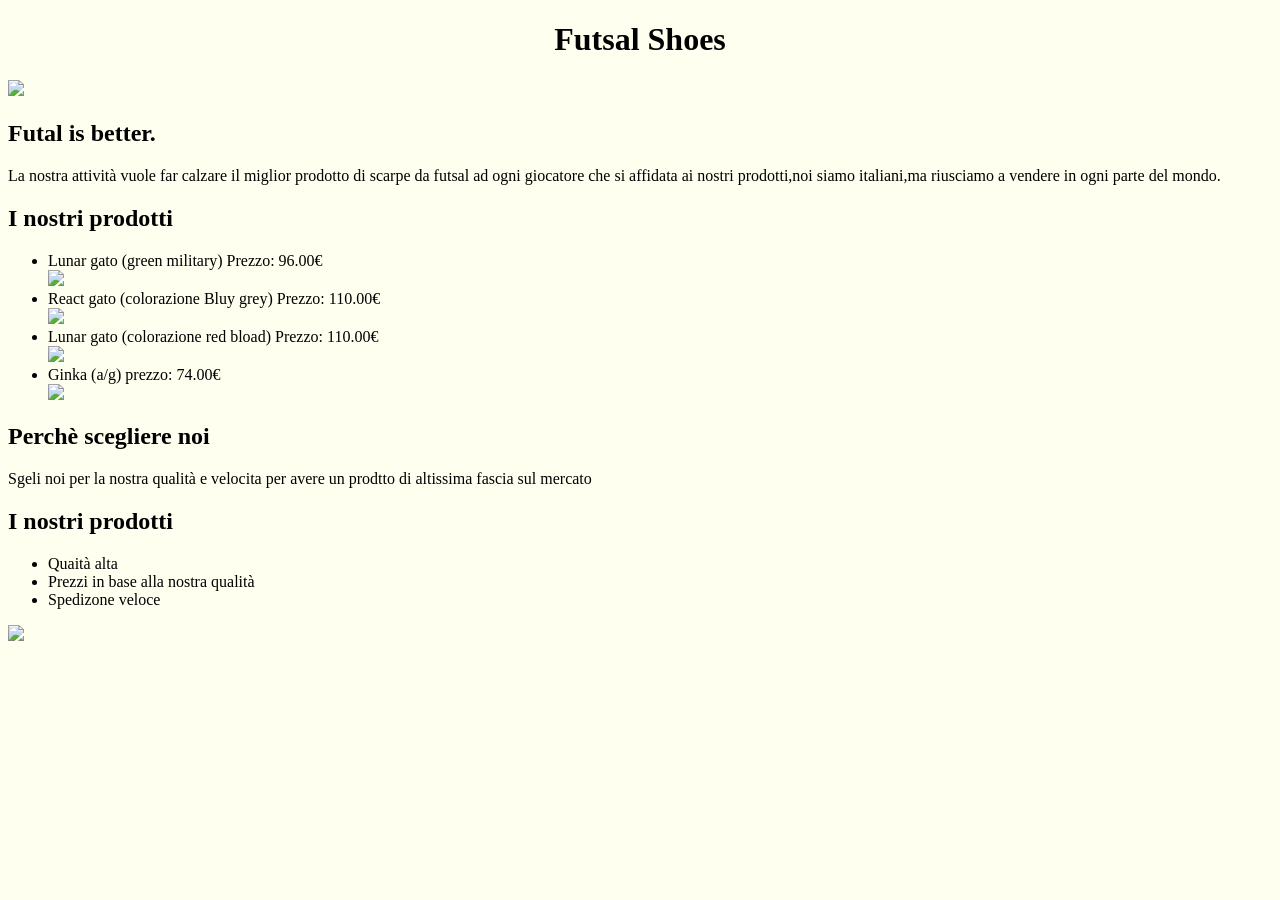
==== index.html @ 8a4a2853 "Add initial HTML structure for Futsal Shoes page" ====
<!DOCTYPE html>
<html>
<head>
<title>Page Title</title>
<style>
h1 {text-align: center;}
img {img-align: center;}

</style>
</head>
<body style="background-color:Ivory";>

<h1>Futsal Shoes</h1>
<img src="https://editorial.uefa.com/resources/02a1-1fb24e8f7ced-d2fb920b0c7c-1000/format/wide1/slovenia_v_spain_-_uefa_under-19_futsal_euro_2025_group_b.jpeg?imwidth=2048"	width="200">
<h2>Futal is better.</h2>


<p> La nostra attività vuole far calzare il miglior prodotto di scarpe da futsal ad ogni giocatore che si affidata ai nostri prodotti,noi siamo italiani,ma riusciamo a vendere in ogni parte del mondo.<p/>
<h2>I nostri prodotti</h2><ul>
  <li>Lunar gato (green military) Prezzo: 96.00€</li>
  <img src="https://encrypted-tbn0.gstatic.com/images?q=tbn:ANd9GcRx7ZC2GGsM_9HcC8ewkF6JNGuTF_m-DNXhpQz-Y5wtqk1aZHcbeShNliUk&s=10"	width="150">
  <li>React gato (colorazione Bluy grey) Prezzo: 110.00€</li>
  <img src="https://www.futbolemotion.it/imagesarticulos/232409/750/zapatilla-nike-react-gato-dusty-cactus-barely-volt-0.webp"	width="150">
  <li>Lunar gato (colorazione red bload) Prezzo: 110.00€</li>
  <img src="https://www.nike.sa/dw/image/v2/BDVB_PRD/on/demandware.static/-/Sites-akeneo-master-catalog/default/dwf1a37eb3/nk/ef5/d/7/d/d/9/ef5d7dd9_a911_43b5_ba28_6d312b53bd6f.jpg?sw=700&sh=700&sm=fit&q=100&strip=false"	width="150">
  <li>Ginka  (a/g) prezzo: 74.00€</li> <img src="https://sneakersfutsal.com/cdn/shop/files/IMG-8851_99c94e56-70cb-476a-b4ee-916feb89828d.jpg?v=1783010902&width=1100"	width="150">
</ul>
 
 <h2>Perchè scegliere noi</h2>
 <p>Sgeli noi per la nostra qualità e velocita per avere un prodtto di altissima fascia sul mercato</p>
 <h2>I nostri prodotti</h2><ul>
  <li>Quaità alta</li>
  <li>Prezzi in base alla nostra qualità</li>
  <li>Spedizone veloce</li>
</ul>
 
<img src="https://www.futbolemotion.it/imagescontenidos/lanzamientos/nike-futsal/banner-202305.jpg"
 	width="250">



</body>
</html>
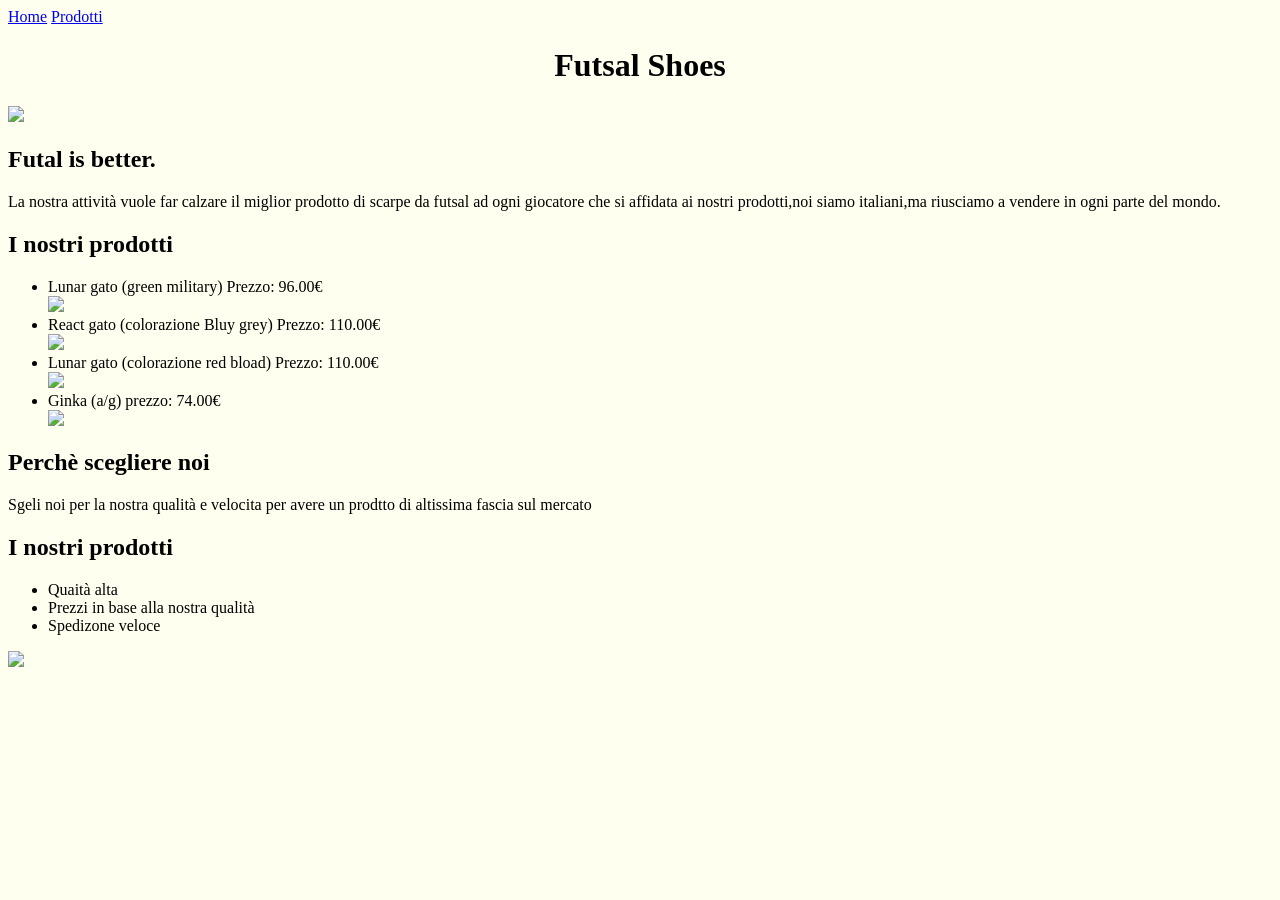
==== commit e81250ae: "Add navigation links to index.html Added navigation links to Home and Prodotti." ====
--- a/index.html
+++ b/index.html
@@ -9,6 +9,10 @@
 </style>
 </head>
 <body style="background-color:Ivory";>
+<nav>
+    <a href="index.html">Home</a>
+    <a href="prodotti.html">Prodotti</a>
+</nav>
 
 <h1>Futsal Shoes</h1>
 <img src="https://editorial.uefa.com/resources/02a1-1fb24e8f7ced-d2fb920b0c7c-1000/format/wide1/slovenia_v_spain_-_uefa_under-19_futsal_euro_2025_group_b.jpeg?imwidth=2048"	width="200">
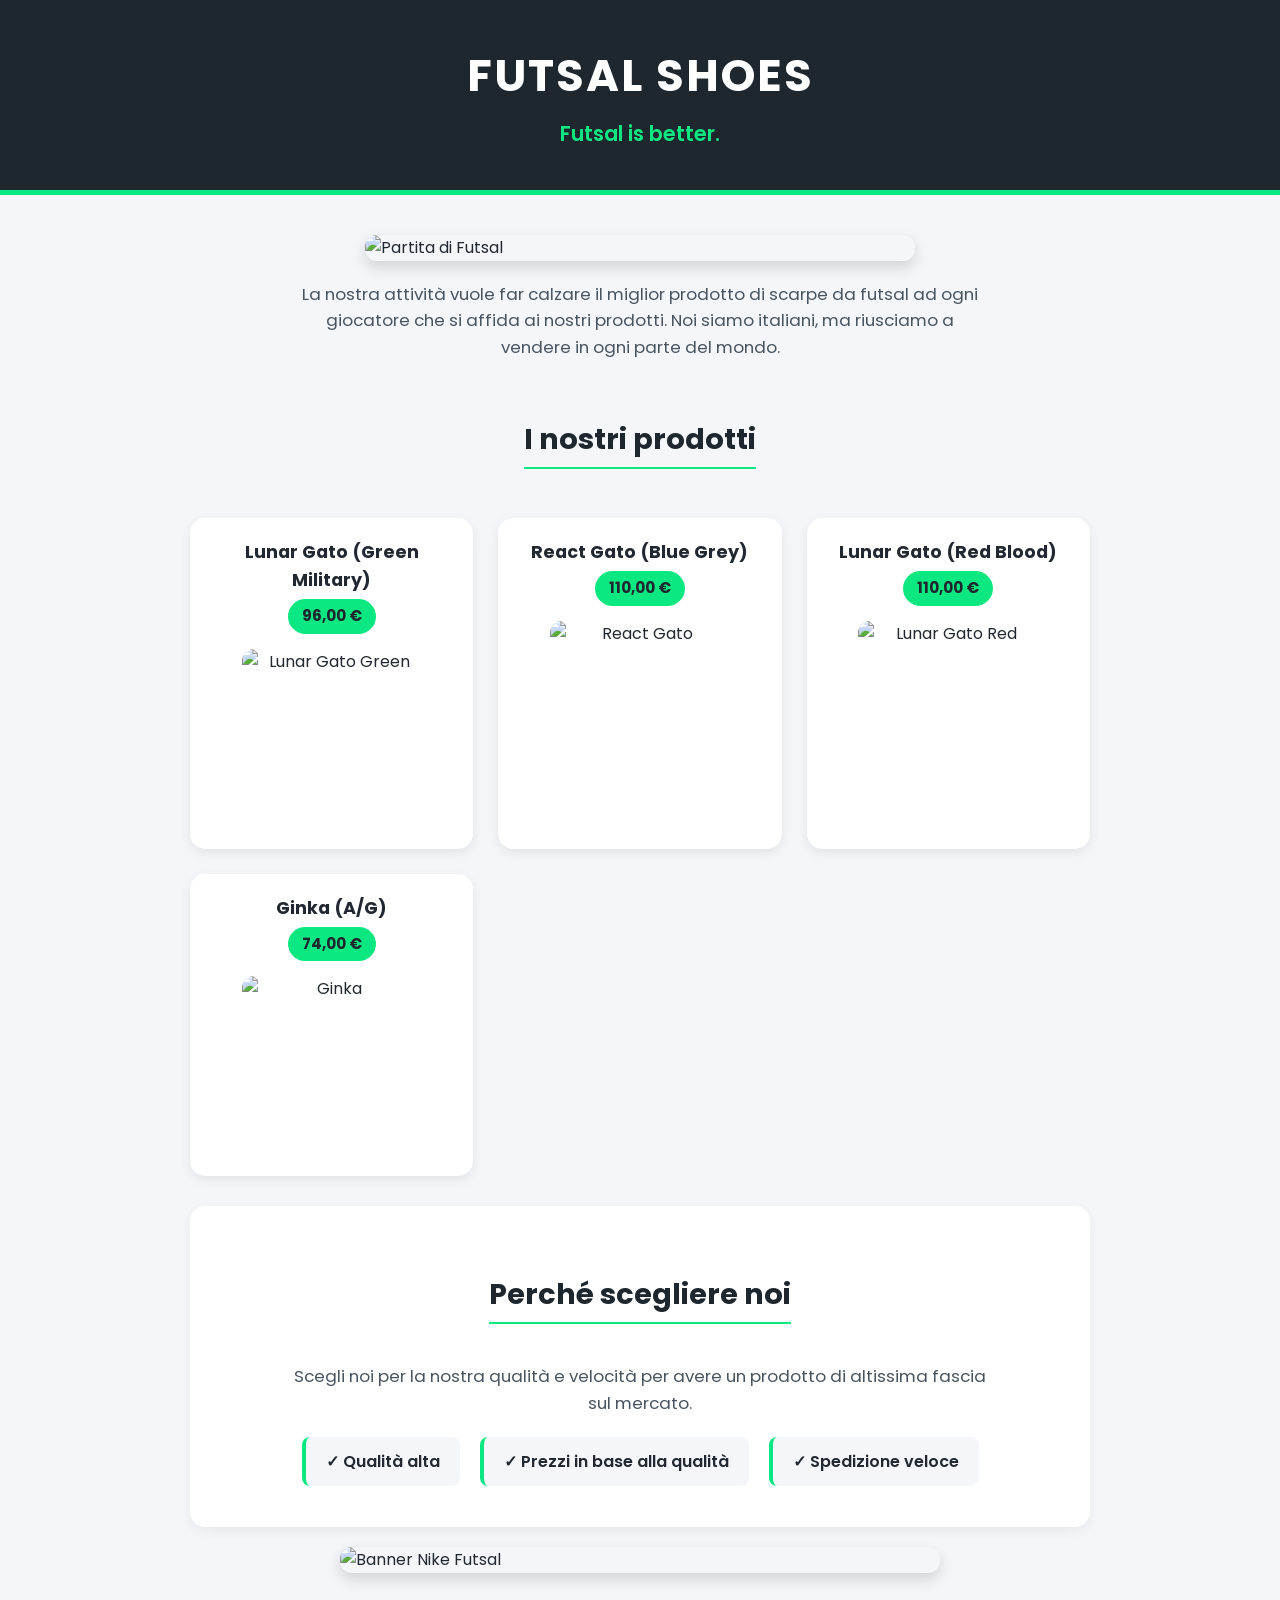
==== commit 7893f93e: "Update index.html" ====
--- a/index.html
+++ b/index.html
@@ -1,48 +1,226 @@
 <!DOCTYPE html>
-<html>
+<html lang="it">
 <head>
-<title>Page Title</title>
+<meta charset="UTF-8">
+<meta name="viewport" content="width=device-width, initial-scale=1.0">
+<title>Futsal Shoes - Store</title>
+
+<!-- Importazione del font moderno "Poppins" da Google Fonts -->
+<link rel="preconnect" href="https://fonts.googleapis.com">
+<link rel="preconnect" href="https://fonts.gstatic.com" crossorigin>
+<link href="https://fonts.googleapis.com/css2?family=Poppins:wght@300;400;600;700&display=swap" rel="stylesheet">
+
 <style>
-h1 {text-align: center;}
-img {img-align: center;}
-
+  /* Impostazioni generali e font */
+  body {
+    font-family: 'Poppins', sans-serif;
+    background-color: #f4f6f9;
+    color: #222831;
+    margin: 0;
+    padding: 0;
+    line-height: 1.6;
+  }
+
+  /* Contenitore principale per tenere tutto ordinato al centro */
+  .container {
+    max-width: 900px;
+    margin: 0 auto;
+    padding: 20px;
+  }
+
+  /* Intestazione (Header) */
+  header {
+    background-color: #1e272e;
+    color: #ffffff;
+    text-align: center;
+    padding: 40px 20px;
+    border-bottom: 5px solid #0be881;
+  }
+
+  h1 {
+    margin: 0;
+    font-size: 2.8em;
+    text-transform: uppercase;
+    letter-spacing: 2px;
+  }
+
+  .sottotitolo {
+    color: #0be881;
+    font-weight: 600;
+    font-size: 1.3em;
+    margin-top: 5px;
+  }
+
+  /* Regola corretta per centrare TUTTE le immagini */
+  img {
+    display: block;
+    margin: 20px auto;
+    border-radius: 12px;
+    box-shadow: 0 6px 15px rgba(0, 0, 0, 0.15);
+    max-width: 100%;
+    height: auto;
+  }
+
+  h2 {
+    text-align: center;
+    color: #1e272e;
+    font-size: 1.8em;
+    margin-top: 40px;
+    border-bottom: 2px solid #0be881;
+    display: inline-block;
+    padding-bottom: 5px;
+  }
+
+  .titolo-sezione {
+    text-align: center;
+  }
+
+  .descrizione {
+    text-align: center;
+    max-width: 700px;
+    margin: 15px auto;
+    font-size: 1.05em;
+    color: #485460;
+  }
+
+  /* Griglia per i prodotti */
+  .prodotti-grid {
+    display: grid;
+    grid-template-columns: repeat(auto-fit, minmax(250px, 1fr));
+    gap: 25px;
+    list-style-type: none;
+    padding: 0;
+    margin-top: 25px;
+  }
+
+  /* Stile delle singole schede prodotto */
+  .prodotto-card {
+    background-color: #ffffff;
+    border-radius: 15px;
+    padding: 20px;
+    text-align: center;
+    box-shadow: 0 4px 12px rgba(0, 0, 0, 0.08);
+    transition: transform 0.3s ease, box-shadow 0.3s ease;
+  }
+
+  .prodotto-card:hover {
+    transform: translateY(-6px);
+    box-shadow: 0 10px 20px rgba(0, 0, 0, 0.15);
+  }
+
+  .prodotto-card img {
+    width: 180px;
+    height: 180px;
+    object-fit: cover;
+    margin: 15px auto 0 auto;
+    box-shadow: none;
+  }
+
+  .nome-scarpa {
+    font-weight: 700;
+    font-size: 1.1em;
+    display: block;
+    margin-bottom: 5px;
+  }
+
+  .prezzo {
+    display: inline-block;
+    background-color: #0be881;
+    color: #1e272e;
+    font-weight: 700;
+    padding: 5px 14px;
+    border-radius: 20px;
+    font-size: 0.95em;
+  }
+
+  /* Sezione vantaggi */
+  .vantaggi-box {
+    background-color: #ffffff;
+    padding: 25px;
+    border-radius: 15px;
+    box-shadow: 0 4px 12px rgba(0, 0, 0, 0.06);
+    margin-top: 30px;
+    text-align: center;
+  }
+
+  .vantaggi-list {
+    list-style: none;
+    padding: 0;
+    display: flex;
+    justify-content: center;
+    gap: 20px;
+    flex-wrap: wrap;
+    margin-top: 20px;
+  }
+
+  .vantaggi-list li {
+    background-color: #f4f6f9;
+    padding: 12px 20px;
+    border-radius: 8px;
+    font-weight: 600;
+    border-left: 4px solid #0be881;
+  }
 </style>
 </head>
-<body style="background-color:Ivory";>
-<nav>
-    <a href="index.html">Home</a>
-    <a href="prodotti.html">Prodotti</a>
-</nav>
-
-<h1>Futsal Shoes</h1>
-<img src="https://editorial.uefa.com/resources/02a1-1fb24e8f7ced-d2fb920b0c7c-1000/format/wide1/slovenia_v_spain_-_uefa_under-19_futsal_euro_2025_group_b.jpeg?imwidth=2048"	width="200">
-<h2>Futal is better.</h2>
-
-
-<p> La nostra attività vuole far calzare il miglior prodotto di scarpe da futsal ad ogni giocatore che si affidata ai nostri prodotti,noi siamo italiani,ma riusciamo a vendere in ogni parte del mondo.<p/>
-<h2>I nostri prodotti</h2><ul>
-  <li>Lunar gato (green military) Prezzo: 96.00€</li>
-  <img src="https://encrypted-tbn0.gstatic.com/images?q=tbn:ANd9GcRx7ZC2GGsM_9HcC8ewkF6JNGuTF_m-DNXhpQz-Y5wtqk1aZHcbeShNliUk&s=10"	width="150">
-  <li>React gato (colorazione Bluy grey) Prezzo: 110.00€</li>
-  <img src="https://www.futbolemotion.it/imagesarticulos/232409/750/zapatilla-nike-react-gato-dusty-cactus-barely-volt-0.webp"	width="150">
-  <li>Lunar gato (colorazione red bload) Prezzo: 110.00€</li>
-  <img src="https://www.nike.sa/dw/image/v2/BDVB_PRD/on/demandware.static/-/Sites-akeneo-master-catalog/default/dwf1a37eb3/nk/ef5/d/7/d/d/9/ef5d7dd9_a911_43b5_ba28_6d312b53bd6f.jpg?sw=700&sh=700&sm=fit&q=100&strip=false"	width="150">
-  <li>Ginka  (a/g) prezzo: 74.00€</li> <img src="https://sneakersfutsal.com/cdn/shop/files/IMG-8851_99c94e56-70cb-476a-b4ee-916feb89828d.jpg?v=1783010902&width=1100"	width="150">
-</ul>
- 
- <h2>Perchè scegliere noi</h2>
- <p>Sgeli noi per la nostra qualità e velocita per avere un prodtto di altissima fascia sul mercato</p>
- <h2>I nostri prodotti</h2><ul>
-  <li>Quaità alta</li>
-  <li>Prezzi in base alla nostra qualità</li>
-  <li>Spedizone veloce</li>
-</ul>
- 
-<img src="https://www.futbolemotion.it/imagescontenidos/lanzamientos/nike-futsal/banner-202305.jpg"
- 	width="250">
-
-
+<body>
+
+<header>
+  <h1>Futsal Shoes</h1>
+  <div class="sottotitolo">Futsal is better.</div>
+</header>
+
+<div class="container">
+
+  <img src="https://editorial.uefa.com/resources/02a1-1fb24e8f7ced-d2fb920b0c7c-1000/format/wide1/slovenia_v_spain_-_uefa_under-19_futsal_euro_2025_group_b.jpeg?imwidth=2048" width="550" alt="Partita di Futsal">
+
+  <p class="descrizione">
+    La nostra attività vuole far calzare il miglior prodotto di scarpe da futsal ad ogni giocatore che si affida ai nostri prodotti. Noi siamo italiani, ma riusciamo a vendere in ogni parte del mondo.
+  </p>
+
+  <div class="titolo-sezione">
+    <h2>I nostri prodotti</h2>
+  </div>
+
+  <ul class="prodotti-grid">
+    <li class="prodotto-card">
+      <span class="nome-scarpa">Lunar Gato (Green Military)</span>
+      <span class="prezzo">96,00 €</span>
+      <img src="https://encrypted-tbn0.gstatic.com/images?q=tbn:ANd9GcRx7ZC2GGsM_9HcC8ewkF6JNGuTF_m-DNXhpQz-Y5wtqk1aZHcbeShNliUk&s=10" alt="Lunar Gato Green">
+    </li>
+
+    <li class="prodotto-card">
+      <span class="nome-scarpa">React Gato (Blue Grey)</span>
+      <span class="prezzo">110,00 €</span>
+      <img src="https://www.futbolemotion.it/imagesarticulos/232409/750/zapatilla-nike-react-gato-dusty-cactus-barely-volt-0.webp" alt="React Gato">
+    </li>
+
+    <li class="prodotto-card">
+      <span class="nome-scarpa">Lunar Gato (Red Blood)</span>
+      <span class="prezzo">110,00 €</span>
+      <img src="https://www.nike.sa/dw/image/v2/BDVB_PRD/on/demandware.static/-/Sites-akeneo-master-catalog/default/dwf1a37eb3/nk/ef5/d/7/d/d/9/ef5d7dd9_a911_43b5_ba28_6d312b53bd6f.jpg?sw=700&sh=700&sm=fit&q=100&strip=false" alt="Lunar Gato Red">
+    </li>
+
+    <li class="prodotto-card">
+      <span class="nome-scarpa">Ginka (A/G)</span>
+      <span class="prezzo">74,00 €</span>
+      <img src="https://sneakersfutsal.com/cdn/shop/files/IMG-8851_99c94e56-70cb-476a-b4ee-916feb89828d.jpg?v=1783010902&width=1100" alt="Ginka">
+    </li>
+  </ul>
+
+  <div class="vantaggi-box">
+    <h2>Perché scegliere noi</h2>
+    <p class="descrizione">Scegli noi per la nostra qualità e velocità per avere un prodotto di altissima fascia sul mercato.</p>
+    
+    <ul class="vantaggi-list">
+      <li>✓ Qualità alta</li>
+      <li>✓ Prezzi in base alla qualità</li>
+      <li>✓ Spedizione veloce</li>
+    </ul>
+  </div>
+
+  <img src="https://www.futbolemotion.it/imagescontenidos/lanzamientos/nike-futsal/banner-202305.jpg" width="600" alt="Banner Nike Futsal">
+
+</div>
 
 </body>
 </html>
-
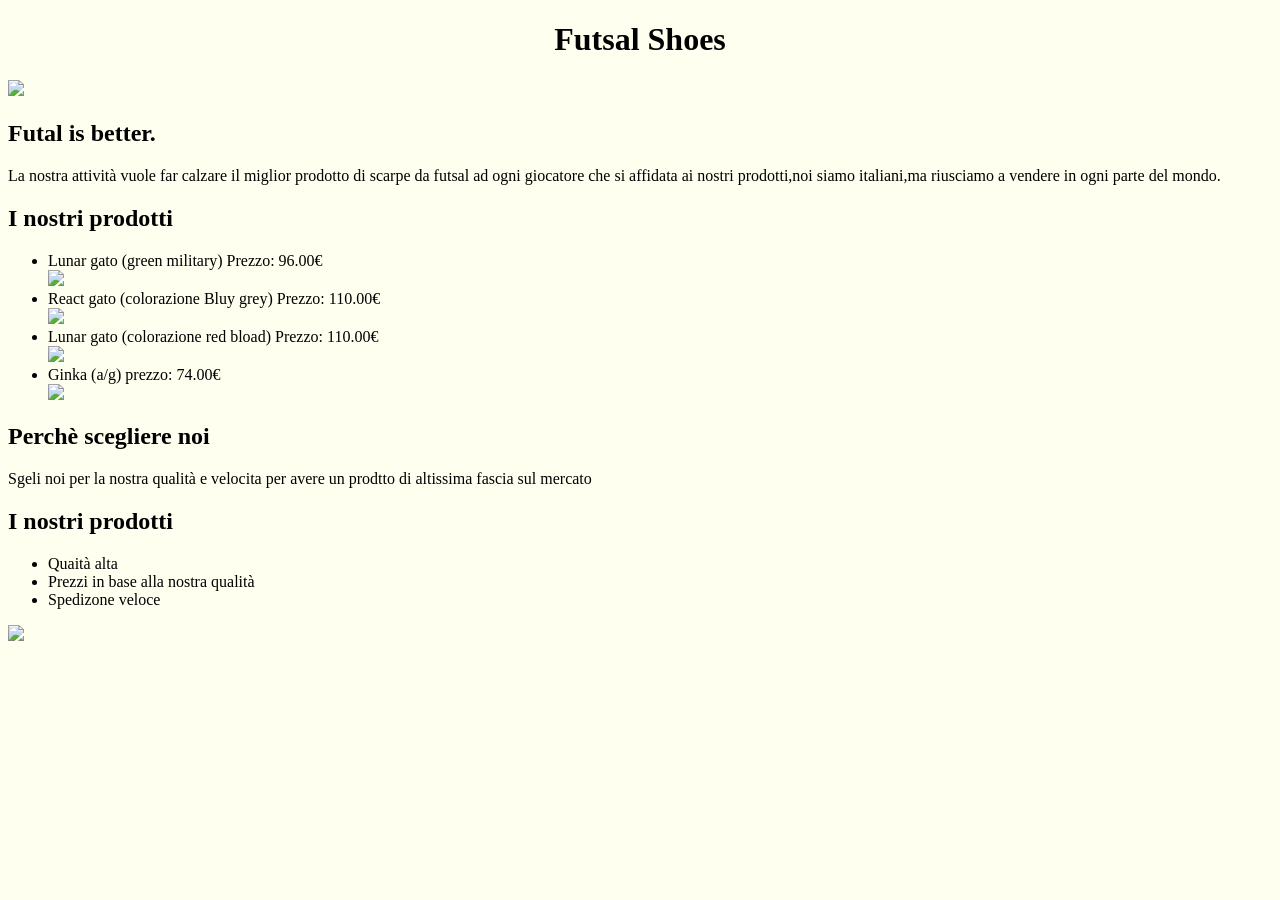
==== commit 1c2fc898: "Update index.html" ====
--- a/index.html
+++ b/index.html
@@ -1,226 +1,47 @@
+
+
 <!DOCTYPE html>
-<html lang="it">
+<html>
 <head>
-<meta charset="UTF-8">
-<meta name="viewport" content="width=device-width, initial-scale=1.0">
-<title>Futsal Shoes - Store</title>
+<title>Page Title</title>
+<style>
+h1 {text-align: center;}
+img {img-align: center;}
 
-<!-- Importazione del font moderno "Poppins" da Google Fonts -->
-<link rel="preconnect" href="https://fonts.googleapis.com">
-<link rel="preconnect" href="https://fonts.gstatic.com" crossorigin>
-<link href="https://fonts.googleapis.com/css2?family=Poppins:wght@300;400;600;700&display=swap" rel="stylesheet">
-
-<style>
-  /* Impostazioni generali e font */
-  body {
-    font-family: 'Poppins', sans-serif;
-    background-color: #f4f6f9;
-    color: #222831;
-    margin: 0;
-    padding: 0;
-    line-height: 1.6;
-  }
-
-  /* Contenitore principale per tenere tutto ordinato al centro */
-  .container {
-    max-width: 900px;
-    margin: 0 auto;
-    padding: 20px;
-  }
-
-  /* Intestazione (Header) */
-  header {
-    background-color: #1e272e;
-    color: #ffffff;
-    text-align: center;
-    padding: 40px 20px;
-    border-bottom: 5px solid #0be881;
-  }
-
-  h1 {
-    margin: 0;
-    font-size: 2.8em;
-    text-transform: uppercase;
-    letter-spacing: 2px;
-  }
-
-  .sottotitolo {
-    color: #0be881;
-    font-weight: 600;
-    font-size: 1.3em;
-    margin-top: 5px;
-  }
-
-  /* Regola corretta per centrare TUTTE le immagini */
-  img {
-    display: block;
-    margin: 20px auto;
-    border-radius: 12px;
-    box-shadow: 0 6px 15px rgba(0, 0, 0, 0.15);
-    max-width: 100%;
-    height: auto;
-  }
-
-  h2 {
-    text-align: center;
-    color: #1e272e;
-    font-size: 1.8em;
-    margin-top: 40px;
-    border-bottom: 2px solid #0be881;
-    display: inline-block;
-    padding-bottom: 5px;
-  }
-
-  .titolo-sezione {
-    text-align: center;
-  }
-
-  .descrizione {
-    text-align: center;
-    max-width: 700px;
-    margin: 15px auto;
-    font-size: 1.05em;
-    color: #485460;
-  }
-
-  /* Griglia per i prodotti */
-  .prodotti-grid {
-    display: grid;
-    grid-template-columns: repeat(auto-fit, minmax(250px, 1fr));
-    gap: 25px;
-    list-style-type: none;
-    padding: 0;
-    margin-top: 25px;
-  }
-
-  /* Stile delle singole schede prodotto */
-  .prodotto-card {
-    background-color: #ffffff;
-    border-radius: 15px;
-    padding: 20px;
-    text-align: center;
-    box-shadow: 0 4px 12px rgba(0, 0, 0, 0.08);
-    transition: transform 0.3s ease, box-shadow 0.3s ease;
-  }
-
-  .prodotto-card:hover {
-    transform: translateY(-6px);
-    box-shadow: 0 10px 20px rgba(0, 0, 0, 0.15);
-  }
-
-  .prodotto-card img {
-    width: 180px;
-    height: 180px;
-    object-fit: cover;
-    margin: 15px auto 0 auto;
-    box-shadow: none;
-  }
-
-  .nome-scarpa {
-    font-weight: 700;
-    font-size: 1.1em;
-    display: block;
-    margin-bottom: 5px;
-  }
-
-  .prezzo {
-    display: inline-block;
-    background-color: #0be881;
-    color: #1e272e;
-    font-weight: 700;
-    padding: 5px 14px;
-    border-radius: 20px;
-    font-size: 0.95em;
-  }
-
-  /* Sezione vantaggi */
-  .vantaggi-box {
-    background-color: #ffffff;
-    padding: 25px;
-    border-radius: 15px;
-    box-shadow: 0 4px 12px rgba(0, 0, 0, 0.06);
-    margin-top: 30px;
-    text-align: center;
-  }
-
-  .vantaggi-list {
-    list-style: none;
-    padding: 0;
-    display: flex;
-    justify-content: center;
-    gap: 20px;
-    flex-wrap: wrap;
-    margin-top: 20px;
-  }
-
-  .vantaggi-list li {
-    background-color: #f4f6f9;
-    padding: 12px 20px;
-    border-radius: 8px;
-    font-weight: 600;
-    border-left: 4px solid #0be881;
-  }
 </style>
 </head>
-<body>
+<body style="background-color:Ivory";>
 
-<header>
-  <h1>Futsal Shoes</h1>
-  <div class="sottotitolo">Futsal is better.</div>
-</header>
+<h1>Futsal Shoes</h1>
+<img src="https://editorial.uefa.com/resources/02a1-1fb24e8f7ced-d2fb920b0c7c-1000/format/wide1/slovenia_v_spain_-_uefa_under-19_futsal_euro_2025_group_b.jpeg?imwidth=2048"	width="200">
+<h2>Futal is better.</h2>
 
-<div class="container">
 
-  <img src="https://editorial.uefa.com/resources/02a1-1fb24e8f7ced-d2fb920b0c7c-1000/format/wide1/slovenia_v_spain_-_uefa_under-19_futsal_euro_2025_group_b.jpeg?imwidth=2048" width="550" alt="Partita di Futsal">
+<p> La nostra attività vuole far calzare il miglior prodotto di scarpe da futsal ad ogni giocatore che si affidata ai nostri prodotti,noi siamo italiani,ma riusciamo a vendere in ogni parte del mondo.<p/>
+<h2>I nostri prodotti</h2><ul>
+  <li>Lunar gato (green military) Prezzo: 96.00€</li>
+  <img src="https://encrypted-tbn0.gstatic.com/images?q=tbn:ANd9GcRx7ZC2GGsM_9HcC8ewkF6JNGuTF_m-DNXhpQz-Y5wtqk1aZHcbeShNliUk&s=10"	width="150">
+  <li>React gato (colorazione Bluy grey) Prezzo: 110.00€</li>
+  <img src="https://www.futbolemotion.it/imagesarticulos/232409/750/zapatilla-nike-react-gato-dusty-cactus-barely-volt-0.webp"	width="150">
+  <li>Lunar gato (colorazione red bload) Prezzo: 110.00€</li>
+  <img src="https://www.nike.sa/dw/image/v2/BDVB_PRD/on/demandware.static/-/Sites-akeneo-master-catalog/default/dwf1a37eb3/nk/ef5/d/7/d/d/9/ef5d7dd9_a911_43b5_ba28_6d312b53bd6f.jpg?sw=700&sh=700&sm=fit&q=100&strip=false"	width="150">
+  <li>Ginka  (a/g) prezzo: 74.00€</li> <img src="https://sneakersfutsal.com/cdn/shop/files/IMG-8851_99c94e56-70cb-476a-b4ee-916feb89828d.jpg?v=1783010902&width=1100"	width="150">
+</ul>
+ 
+ <h2>Perchè scegliere noi</h2>
+ <p>Sgeli noi per la nostra qualità e velocita per avere un prodtto di altissima fascia sul mercato</p>
+ <h2>I nostri prodotti</h2><ul>
+  <li>Quaità alta</li>
+  <li>Prezzi in base alla nostra qualità</li>
+  <li>Spedizone veloce</li>
+</ul>
+ 
+<img src="https://www.futbolemotion.it/imagescontenidos/lanzamientos/nike-futsal/banner-202305.jpg"
+ 	width="250">
 
-  <p class="descrizione">
-    La nostra attività vuole far calzare il miglior prodotto di scarpe da futsal ad ogni giocatore che si affida ai nostri prodotti. Noi siamo italiani, ma riusciamo a vendere in ogni parte del mondo.
-  </p>
 
-  <div class="titolo-sezione">
-    <h2>I nostri prodotti</h2>
-  </div>
-
-  <ul class="prodotti-grid">
-    <li class="prodotto-card">
-      <span class="nome-scarpa">Lunar Gato (Green Military)</span>
-      <span class="prezzo">96,00 €</span>
-      <img src="https://encrypted-tbn0.gstatic.com/images?q=tbn:ANd9GcRx7ZC2GGsM_9HcC8ewkF6JNGuTF_m-DNXhpQz-Y5wtqk1aZHcbeShNliUk&s=10" alt="Lunar Gato Green">
-    </li>
-
-    <li class="prodotto-card">
-      <span class="nome-scarpa">React Gato (Blue Grey)</span>
-      <span class="prezzo">110,00 €</span>
-      <img src="https://www.futbolemotion.it/imagesarticulos/232409/750/zapatilla-nike-react-gato-dusty-cactus-barely-volt-0.webp" alt="React Gato">
-    </li>
-
-    <li class="prodotto-card">
-      <span class="nome-scarpa">Lunar Gato (Red Blood)</span>
-      <span class="prezzo">110,00 €</span>
-      <img src="https://www.nike.sa/dw/image/v2/BDVB_PRD/on/demandware.static/-/Sites-akeneo-master-catalog/default/dwf1a37eb3/nk/ef5/d/7/d/d/9/ef5d7dd9_a911_43b5_ba28_6d312b53bd6f.jpg?sw=700&sh=700&sm=fit&q=100&strip=false" alt="Lunar Gato Red">
-    </li>
-
-    <li class="prodotto-card">
-      <span class="nome-scarpa">Ginka (A/G)</span>
-      <span class="prezzo">74,00 €</span>
-      <img src="https://sneakersfutsal.com/cdn/shop/files/IMG-8851_99c94e56-70cb-476a-b4ee-916feb89828d.jpg?v=1783010902&width=1100" alt="Ginka">
-    </li>
-  </ul>
-
-  <div class="vantaggi-box">
-    <h2>Perché scegliere noi</h2>
-    <p class="descrizione">Scegli noi per la nostra qualità e velocità per avere un prodotto di altissima fascia sul mercato.</p>
-    
-    <ul class="vantaggi-list">
-      <li>✓ Qualità alta</li>
-      <li>✓ Prezzi in base alla qualità</li>
-      <li>✓ Spedizione veloce</li>
-    </ul>
-  </div>
-
-  <img src="https://www.futbolemotion.it/imagescontenidos/lanzamientos/nike-futsal/banner-202305.jpg" width="600" alt="Banner Nike Futsal">
-
-</div>
 
 </body>
 </html>
+
+
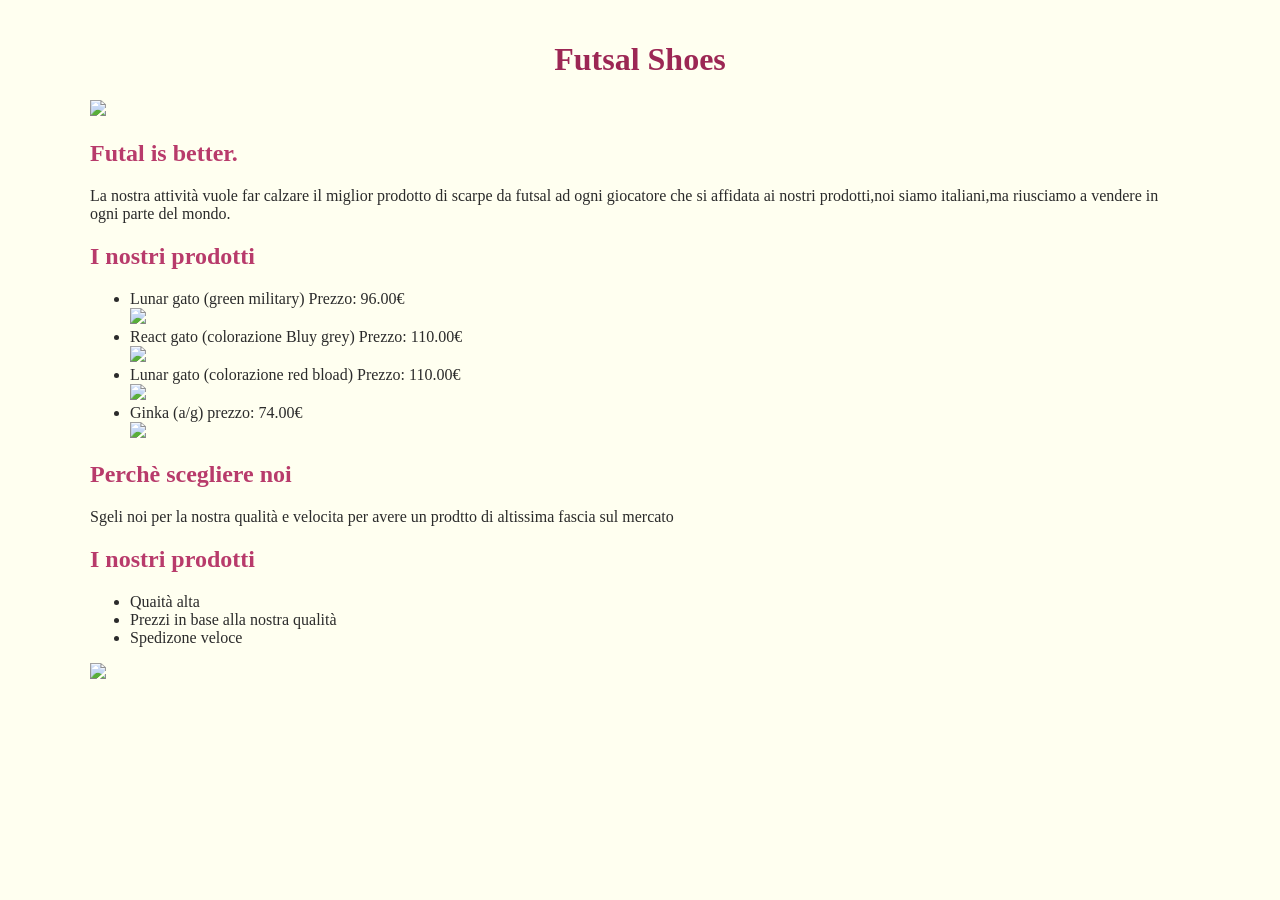
==== commit 67a9c777: "Add link to external stylesheet in index.html" ====
--- a/index.html
+++ b/index.html
@@ -3,6 +3,8 @@
 <!DOCTYPE html>
 <html>
 <head>
+  <link rel="stylesheet" href="style.css">
+
 <title>Page Title</title>
 <style>
 h1 {text-align: center;}
--- a/style.css
+++ b/style.css
@@ -0,0 +1,74 @@
+/* FILE: style.css */
+body {
+    background-color: #fdf2f6;
+    font-family: Georgia, serif;
+    color: #2b2b2b;
+    max-width: 1100px;
+    margin: 0 auto;
+    padding: 20px;
+}
+
+h1 {
+    color: #9c2754;
+    text-align: center;
+}
+
+h2 {
+    color: #b83b6b;
+}
+
+h3 {
+    color: #7a1c40;
+}
+
+nav {
+    background-color: #9c2754;
+    padding: 15px;
+    border-radius: 8px;
+}
+
+nav a {
+    color: #ffffff;
+    margin-right: 25px;
+    text-decoration: none;
+    font-weight: bold;
+}
+
+nav a:hover {
+    color: #ffd1e3;
+}
+
+.prodotto {
+    background-color: #ffffff;
+    padding: 20px;
+    margin: 20px 0;
+    border: 1px solid #e6c3d0;
+    border-radius: 10px;
+}
+
+.prodotto img {
+    max-width: 200px;
+    height: auto;
+    border-radius: 6px;
+}
+
+.pulsante {
+    display: inline-block;
+    background-color: #9c2754;
+    color: #ffffff;
+    padding: 12px 20px;
+    border-radius: 8px;
+    text-decoration: none;
+    margin-top: 10px;
+}
+
+.pulsante:hover {
+    background-color: #7a1c40;
+}
+
+footer {
+    margin-top: 40px;
+    text-align: center;
+    font-size: 14px;
+    color: #666666;
+}
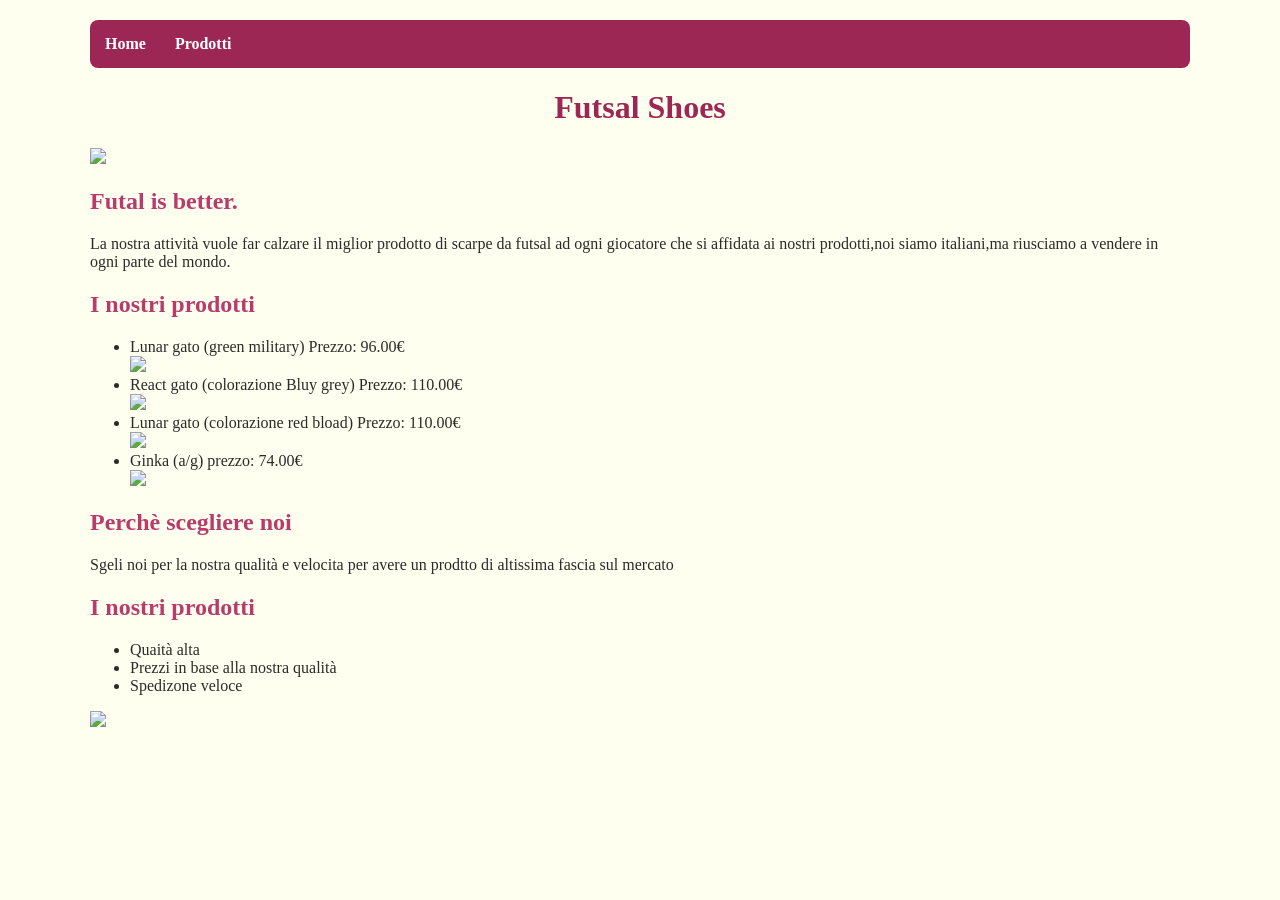
==== commit a872ee28: "Update index.html" ====
--- a/index.html
+++ b/index.html
@@ -13,6 +13,11 @@
 </style>
 </head>
 <body style="background-color:Ivory";>
+  <nav>
+    <a href="index.html">Home</a>
+    <a href="prodotti.html">Prodotti</a>
+</nav>
+
 
 <h1>Futsal Shoes</h1>
 <img src="https://editorial.uefa.com/resources/02a1-1fb24e8f7ced-d2fb920b0c7c-1000/format/wide1/slovenia_v_spain_-_uefa_under-19_futsal_euro_2025_group_b.jpeg?imwidth=2048"	width="200">
